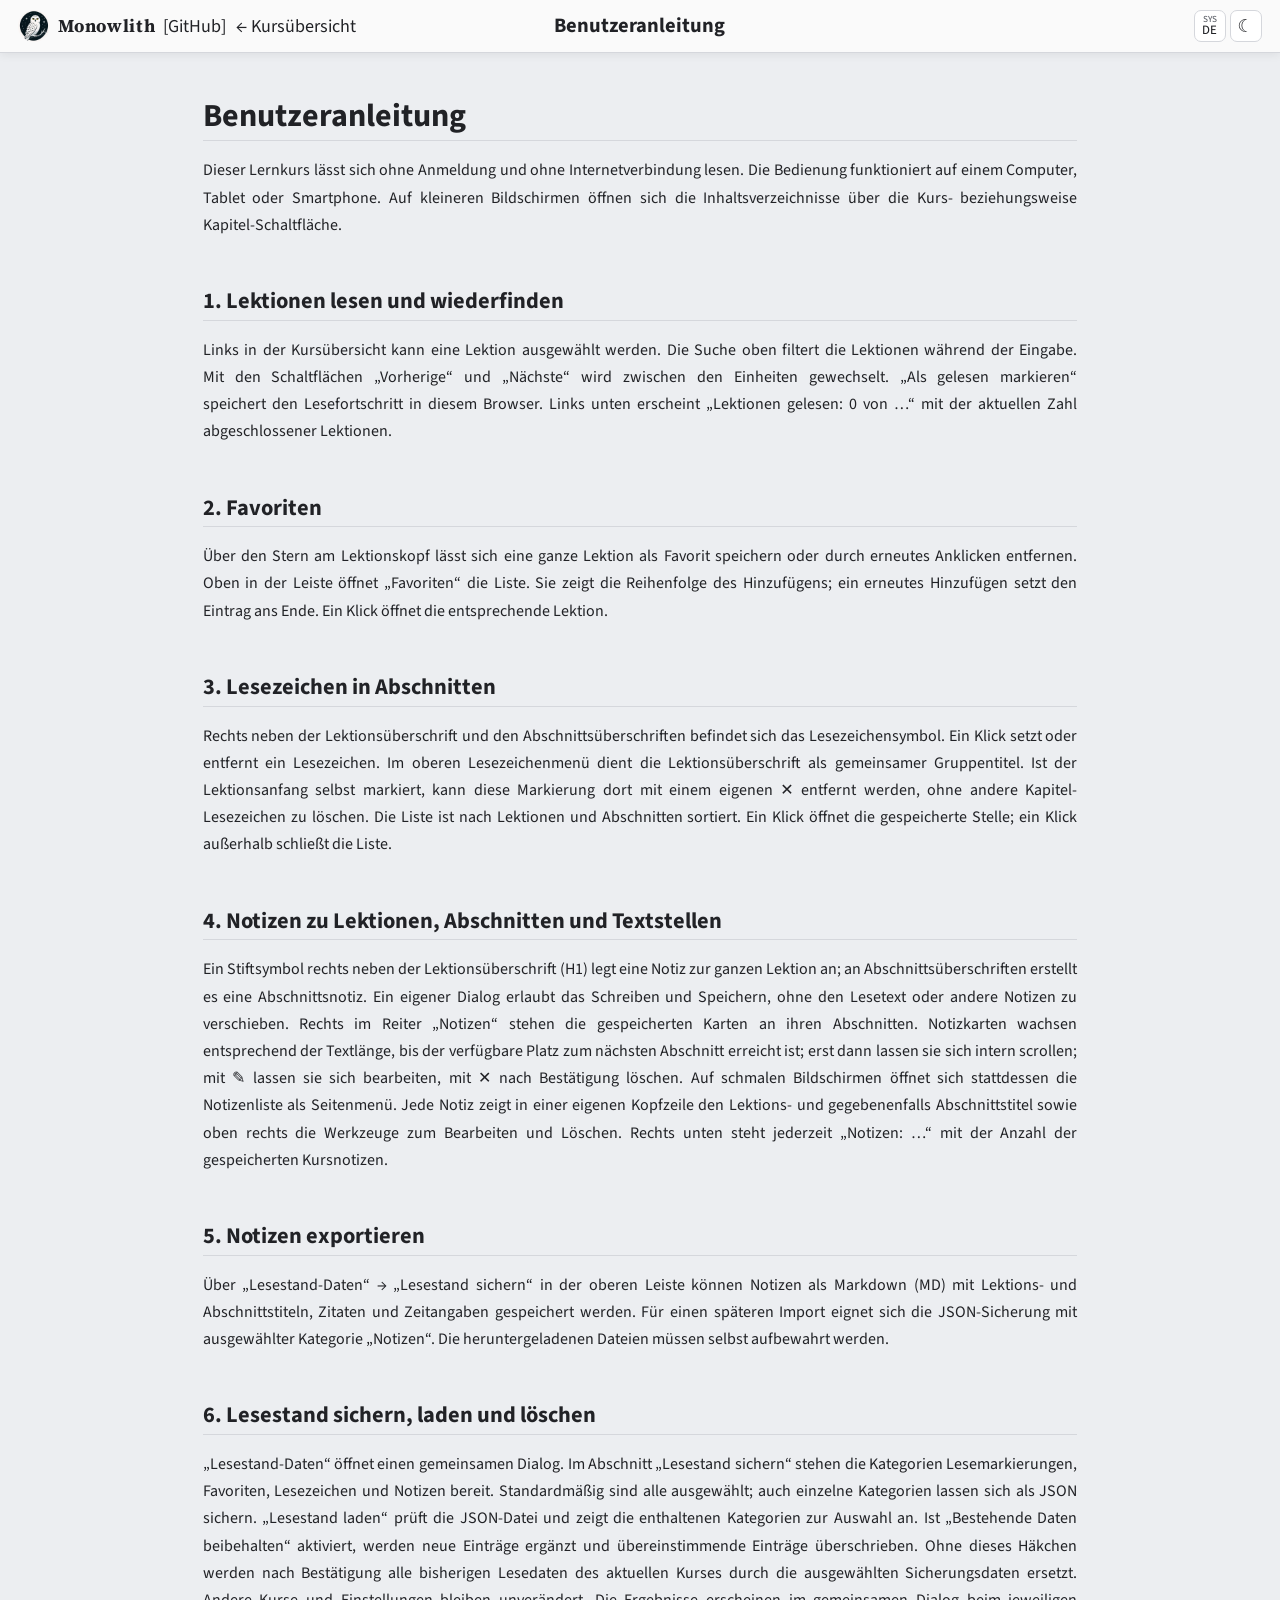
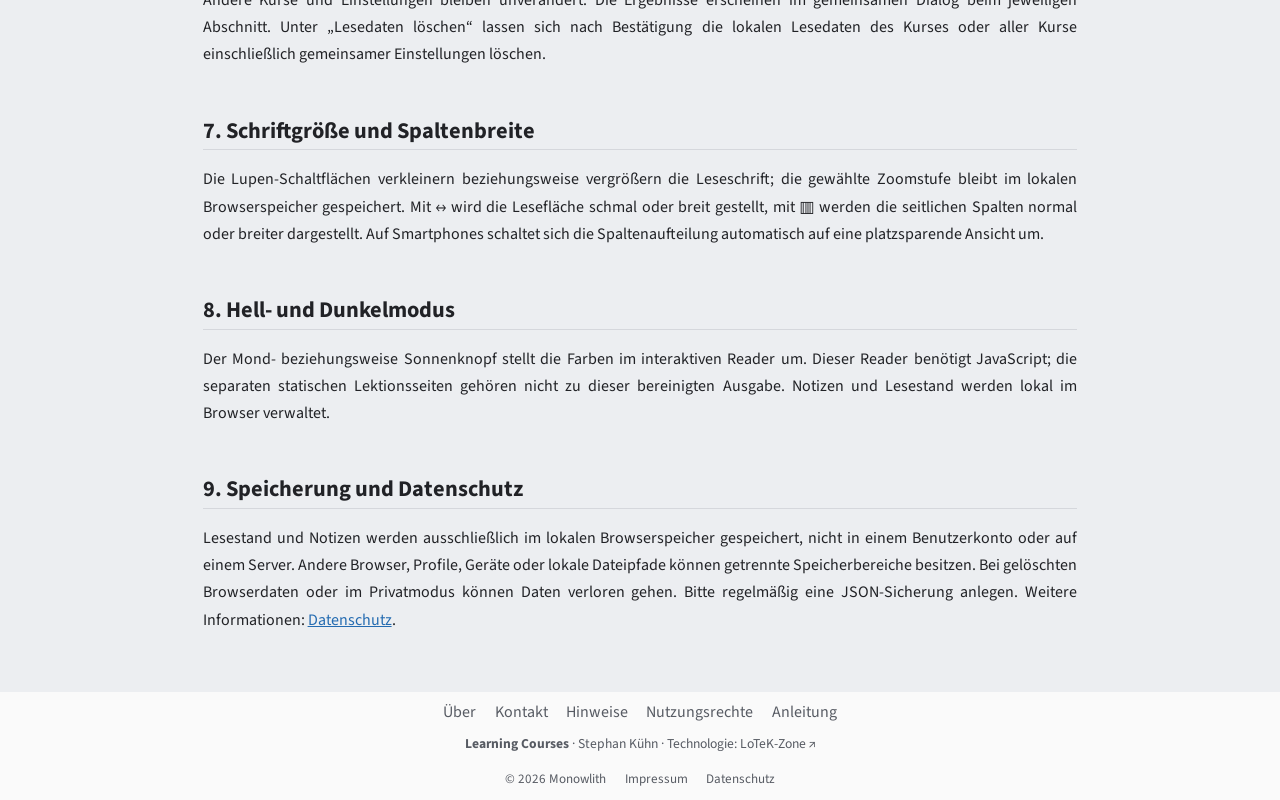
==== shared/pages/de/anleitung.html @ b26b8980 "Initial release: Learning Courses platform" ====
<!doctype html><html lang="de"><head><meta charset="utf-8"><meta name="viewport" content="width=device-width,initial-scale=1"><meta name="color-scheme" content="light dark"><title>Anleitung – Learning Courses</title><link rel="stylesheet" href="../../assets/css/app.css"><link rel="stylesheet" href="../../assets/css/embedded-fonts.css"><script src="../../assets/js/theme.js"></script></head><body><div id="lc-header-mount"></div><main id="main" class="lc-page reader"><h1>Benutzeranleitung</h1>
<p>Dieser Lernkurs lässt sich ohne Anmeldung und ohne Internetverbindung lesen. Die Bedienung funktioniert auf einem Computer, Tablet oder Smartphone. Auf kleineren Bildschirmen öffnen sich die Inhaltsverzeichnisse über die Kurs- beziehungsweise Kapitel-Schaltfläche.</p>
<h2>1. Lektionen lesen und wiederfinden</h2>
<p>Links in der Kursübersicht kann eine Lektion ausgewählt werden. Die Suche oben filtert die Lektionen während der Eingabe. Mit den Schaltflächen „Vorherige“ und „Nächste“ wird zwischen den Einheiten gewechselt. „Als gelesen markieren“ speichert den Lesefortschritt in diesem Browser. Links unten erscheint „Lektionen gelesen: 0 von …“ mit der aktuellen Zahl abgeschlossener Lektionen.</p>
<h2>2. Favoriten</h2>
<p>Über den Stern am Lektionskopf lässt sich eine ganze Lektion als Favorit speichern oder durch erneutes Anklicken entfernen. Oben in der Leiste öffnet „Favoriten“ die Liste. Sie zeigt die Reihenfolge des Hinzufügens; ein erneutes Hinzufügen setzt den Eintrag ans Ende. Ein Klick öffnet die entsprechende Lektion.</p>
<h2>3. Lesezeichen in Abschnitten</h2>
<p>Rechts neben der Lektionsüberschrift und den Abschnittsüberschriften befindet sich das Lesezeichensymbol. Ein Klick setzt oder entfernt ein Lesezeichen. Im oberen Lesezeichenmenü dient die Lektionsüberschrift als gemeinsamer Gruppentitel. Ist der Lektionsanfang selbst markiert, kann diese Markierung dort mit einem eigenen ✕ entfernt werden, ohne andere Kapitel-Lesezeichen zu löschen. Die Liste ist nach Lektionen und Abschnitten sortiert. Ein Klick öffnet die gespeicherte Stelle; ein Klick außerhalb schließt die Liste.</p>
<h2>4. Notizen zu Lektionen, Abschnitten und Textstellen</h2>
<p>Ein Stiftsymbol rechts neben der Lektionsüberschrift (H1) legt eine Notiz zur ganzen Lektion an; an Abschnittsüberschriften erstellt es eine Abschnittsnotiz. Ein eigener Dialog erlaubt das Schreiben und Speichern, ohne den Lesetext oder andere Notizen zu verschieben. Rechts im Reiter „Notizen“ stehen die gespeicherten Karten an ihren Abschnitten. Notizkarten wachsen entsprechend der Textlänge, bis der verfügbare Platz zum nächsten Abschnitt erreicht ist; erst dann lassen sie sich intern scrollen; mit ✎ lassen sie sich bearbeiten, mit ✕ nach Bestätigung löschen. Auf schmalen Bildschirmen öffnet sich stattdessen die Notizenliste als Seitenmenü. Jede Notiz zeigt in einer eigenen Kopfzeile den Lektions- und gegebenenfalls Abschnittstitel sowie oben rechts die Werkzeuge zum Bearbeiten und Löschen. Rechts unten steht jederzeit „Notizen: …“ mit der Anzahl der gespeicherten Kursnotizen.</p>
<h2>5. Notizen exportieren</h2>
<p>Über „Lesestand-Daten“ → „Lesestand sichern“ in der oberen Leiste können Notizen als Markdown (MD) mit Lektions- und Abschnittstiteln, Zitaten und Zeitangaben gespeichert werden. Für einen späteren Import eignet sich die JSON-Sicherung mit ausgewählter Kategorie „Notizen“. Die heruntergeladenen Dateien müssen selbst aufbewahrt werden.</p>
<h2>6. Lesestand sichern, laden und löschen</h2>
<p>„Lesestand-Daten“ öffnet einen gemeinsamen Dialog. Im Abschnitt „Lesestand sichern“ stehen die Kategorien Lesemarkierungen, Favoriten, Lesezeichen und Notizen bereit. Standardmäßig sind alle ausgewählt; auch einzelne Kategorien lassen sich als JSON sichern. „Lesestand laden“ prüft die JSON-Datei und zeigt die enthaltenen Kategorien zur Auswahl an. Ist „Bestehende Daten beibehalten“ aktiviert, werden neue Einträge ergänzt und übereinstimmende Einträge überschrieben. Ohne dieses Häkchen werden nach Bestätigung alle bisherigen Lesedaten des aktuellen Kurses durch die ausgewählten Sicherungsdaten ersetzt. Andere Kurse und Einstellungen bleiben unverändert. Die Ergebnisse erscheinen im gemeinsamen Dialog beim jeweiligen Abschnitt. Unter „Lesedaten löschen“ lassen sich nach Bestätigung die lokalen Lesedaten des Kurses oder aller Kurse einschließlich gemeinsamer Einstellungen löschen.</p>
<h2>7. Schriftgröße und Spaltenbreite</h2>
<p>Die Lupen-Schaltflächen verkleinern beziehungsweise vergrößern die Leseschrift; die gewählte Zoomstufe bleibt im lokalen Browserspeicher gespeichert. Mit ↔ wird die Lesefläche schmal oder breit gestellt, mit ▥ werden die seitlichen Spalten normal oder breiter dargestellt. Auf Smartphones schaltet sich die Spaltenaufteilung automatisch auf eine platzsparende Ansicht um.</p>
<h2>8. Hell- und Dunkelmodus</h2>
<p>Der Mond- beziehungsweise Sonnenknopf stellt die Farben im interaktiven Reader um. Dieser Reader benötigt JavaScript; die separaten statischen Lektionsseiten gehören nicht zu dieser bereinigten Ausgabe. Notizen und Lesestand werden lokal im Browser verwaltet.</p>
<h2>9. Speicherung und Datenschutz</h2>
<p>Lesestand und Notizen werden ausschließlich im lokalen Browserspeicher gespeichert, nicht in einem Benutzerkonto oder auf einem Server. Andere Browser, Profile, Geräte oder lokale Dateipfade können getrennte Speicherbereiche besitzen. Bei gelöschten Browserdaten oder im Privatmodus können Daten verloren gehen. Bitte regelmäßig eine JSON-Sicherung anlegen. Weitere Informationen: <a href="datenschutz.html">Datenschutz</a>.</p></main><footer class="site-footer" role="contentinfo"><div class="lc-global-footer" aria-label="Projektseiten"><div class="lc-footer-project"><nav aria-label="Projektseiten"><a href="ueber-das-projekt.html">Über</a><a href="kontakt.html">Kontakt</a><a href="hinweise.html">Hinweise</a><a href="nutzungsrechte.html">Nutzungsrechte</a><a href="anleitung.html">Anleitung</a></nav><p class="lc-footer-credits"><strong>Learning Courses</strong> · Stephan Kühn · Technologie: <a href="https://github.com/LoTeK-Zone">LoTeK-Zone<span class="lc-external-arrow" aria-hidden="true">&#8239;↗</span><span class="sr-only lc-external-hint"> (externer Link)</span></a></p></div><div class="lc-footer-legal"><nav aria-label="Rechtliche Informationen"><span>© 2026 Monowlith</span><a href="impressum.html">Impressum</a><a href="datenschutz.html">Datenschutz</a></nav></div></div></footer><script src="../../assets/js/reader-shell.js"></script><script>document.getElementById("lc-header-mount").outerHTML=LC_HEADER({mode:"info",locale:"de",base:"../../../",title:document.querySelector("main h1").textContent});</script><script src="../../assets/js/site-pages.js"></script></body></html>
---- shared/assets/css/app.css ----
/* Monowlith Learning Courses · UI stylesheet v0.1.80.
   ONE authoritative layout source. No stylesheet append-patches or inline HTML styles.
   Values edited by the reader settings panel are declared exactly once below. */
:root {
 font-size:100%;
 color-scheme:light;
 --bg:#eceef1;--card:#fff;--fg:#212226;--muted:#575b63;--border:#d5d7dc;
 --accent:#246bb1;--panel:#f4f5f7;--bar:#fafafa;--code:#f1f2f5;
 --shadow:0 0.3125rem 1.25rem #00000012;--overlay-bg:#101012a8;
 --header-h:7.25rem;--read-font:1rem;
 --lc-header-action-font:.9rem;--lc-search-font:.96rem;
 --lc-note-title:.92rem;--lc-note-section-size:.9rem;--lc-note-text:.86rem;--lc-note-dialog-title:1.15rem;--lc-note-dialog-location:.95rem;--lc-note-dialog-label:.9rem;--lc-note-dialog-input:1rem;--lc-note-leading:1.45;--lc-note-padding-top:.2rem;--lc-note-padding-right:.4rem;--lc-note-padding-bottom:.4rem;--lc-note-padding-left:.4rem;
 --lc-bookmarks-width:25rem;--lc-bookmarks-font:.88rem;--lc-favorites-font:.88rem;--lc-dropdown-close-size:1.35rem;
 --lc-favorites-item-gap:.10rem;--lc-bookmarks-item-gap:.10rem;--lc-bookmarks-group-gap:.35rem;--lc-dropdown-row-padding-y:.12rem;
 --lc-note-button-size:1.25rem;--lc-note-button-top:.2rem;--lc-note-button-right:.2rem;
 --lc-left-normal:20rem;--lc-left-wide:25rem;--lc-right-normal:20rem;--lc-right-wide:25rem;
 --lc-paper-normal:60rem;--lc-paper-wide:100rem;--lc-paper-padding:clamp(1rem,3.4vw,2.6rem);
 --lc-nav-hover:#e7e9ed;--lc-jump-edge:.25rem;
 --lc-sidebar-font:0.92rem;--lc-panel-head-height:2.75rem;--lc-nav-item-leading:1.3;--lc-nav-item-gap:.2rem;--lc-nav-group-gap:.3rem;--lc-nav-parent-child-gap:.3rem;
 --lc-h1-size:2rem;--lc-h1-below:1rem;--lc-h2-size:1.4rem;
 --lc-h2-above:3rem;--lc-h2-border:0.0625rem;--lc-h2-underline:#d5d7dc;--lc-h2-padding:.3rem;
 --lc-h3-size:1.2rem;--lc-h3-above:2.016rem;--lc-h4-size:1.1rem;
 --lc-p-spacing:1rem;--lc-reader-leading:1.7;--lc-table-font:0.92rem;
 --lc-table-first-min:8rem;--lc-figcaption-top:.18rem;
 --lc-nav-marker-gap:.2rem;--lc-nav-marker-left:.7rem;
 --lc-nav-padding-top:.2rem;--lc-nav-padding-bottom:.2rem;
 --lc-nav-panel-left:.65rem;--lc-nav-panel-right:.65rem;--lc-nav-panel-top:.4rem;--lc-nav-panel-bottom:1rem;
 --lc-nav-group-padding-top:.2rem;--lc-nav-group-padding-bottom:.2rem;--lc-toc-main-left:0rem;--lc-toc-head-bottom:.3rem;--lc-toc-head-gap:.3rem;
 --lc-bullet-left:0rem;--lc-bullet-right:0rem;--lc-number-left:0rem;--lc-number-right:0rem;
 --lc-list-above:1rem;--lc-list-below:1rem;--lc-mono-size:.88rem;--lc-mono-padding:.85rem;
 --lc-list-marker-gap:.3rem;--lc-list-number-gap:.2rem;--lc-mono-leading:1.4;--lc-list-leading:1.5;--lc-list-gap:.25rem;
 --lc-h1-number-gap:.75rem;--lc-h2-number-gap:.35rem;--lc-h3-number-gap:.35rem;--lc-h4-number-gap:.35rem;
 --lc-h1-above:0rem;--lc-h1-padding:.3rem;--lc-h1-border:.0625rem;--lc-h1-underline:#d5d7dc;
 --lc-h2-below:.65rem;--lc-h3-below:.55rem;--lc-h4-above:1.35rem;--lc-h4-below:.4rem;
 --lc-h3-padding:.3rem;--lc-h3-border:.0625rem;--lc-h3-underline:#d5d7dc;
 --lc-h4-padding:.3rem;--lc-h4-border:.0625rem;--lc-h4-underline:#d5d7dc;
 --lc-tablet-font-scale:.9;
 --lc-h1-tablet-size:1.7rem;--lc-h2-tablet-size:1.26rem;--lc-h3-tablet-size:1.08rem;--lc-h4-tablet-size:1rem;
 --lc-h1-phone-size:1.45rem;--lc-h2-phone-size:1.2rem;--lc-h3-phone-size:1.08rem;--lc-h4-phone-size:1rem;
 --font-sans:'Source Sans 3',system-ui,'Segoe UI',Arial,sans-serif;
 --font-serif:'Source Serif 4',Cambria,'Times New Roman','Liberation Serif',serif;
 --font-mono:'JetBrains Mono',Consolas,monospace;
}
:root[data-theme="dark"] {
 color-scheme:dark;--bg:#202020;--card:#2b2b2b;--fg:#e6e6e6;--muted:#bdbdbd;
 --border:#454545;--accent:#8cbfff;--panel:#272727;--bar:#303030;
 --code:#363636;--lc-nav-hover:#363636;--shadow:0 0.375rem 1.375rem #0005;--overlay-bg:#000b;
}
/* Global native elements: headings and reading lists have one typographic owner. */
*,*::before,*::after {box-sizing:border-box}
html {scroll-behavior:smooth;scroll-padding-top:calc(var(--header-h) + 0.75rem)}
body {margin:0;background:var(--bg);color:var(--fg);font-size:1rem;line-height:1.55;font-family:var(--font-sans);font-style:normal}
button,input,select,textarea {font-weight:400;font-size:1rem;line-height:1.55;font-family:var(--font-sans);color:var(--fg)}
button {cursor:pointer;border:0.0625rem solid var(--border);background:var(--card);border-radius:0.4375rem;padding:.36rem .62rem}
button:hover {background:var(--code)}
button:disabled {opacity:.55;cursor:not-allowed}
a {color:var(--accent)}
:where(a,button,input,select,textarea,summary):focus-visible {outline:0.1875rem solid var(--accent);outline-offset:0.125rem}
[hidden][hidden] {display:none}
h1,h2,h3,h4 {line-height:1.25;text-wrap:wrap}
h1 {font-size:var(--lc-h1-size);margin:var(--lc-h1-above) 0 var(--lc-h1-below);padding-bottom:var(--lc-h1-padding);border-bottom:var(--lc-h1-border) solid var(--lc-h1-underline)}
h2 {font-size:var(--lc-h2-size);margin:var(--lc-h2-above) 0 var(--lc-h2-below);padding-bottom:var(--lc-h2-padding);border-bottom:var(--lc-h2-border) solid var(--lc-h2-underline)}
h3 {font-size:var(--lc-h3-size);margin:var(--lc-h3-above) 0 var(--lc-h3-below);padding-bottom:var(--lc-h3-padding);border-bottom:var(--lc-h3-border) solid var(--lc-h3-underline)}
h4 {font-size:var(--lc-h4-size);margin:var(--lc-h4-above) 0 var(--lc-h4-below);padding-bottom:var(--lc-h4-padding);border-bottom:var(--lc-h4-border) solid var(--lc-h4-underline)}
p {margin:var(--lc-p-spacing) 0}
img,svg {max-width:100%;height:auto}
code,pre {font-family:var(--font-mono);font-variant-ligatures:none}
pre {font-size:var(--lc-mono-size);overflow:auto;white-space:pre;overflow-wrap:normal;word-break:normal;line-height:var(--lc-mono-leading);padding:var(--lc-mono-padding);border-radius:0.5rem;background:var(--code)}
code {overflow-wrap:anywhere;background:var(--code);padding:0.12rem 0.2rem;border-radius:0.25rem}
pre code {font-size:var(--lc-mono-size);background:none;padding:0;white-space:pre;overflow-wrap:normal;word-break:normal;line-height:var(--lc-mono-leading)}
blockquote {margin-inline:0;padding:.2rem 1rem;border-left:0.1875rem solid var(--border);color:var(--muted)}
table {font-size:var(--lc-table-font);border-collapse:collapse;max-width:100%}
th,td {border:0.0625rem solid var(--border);padding:.45rem .6rem;text-align:start}
th {background:var(--code)}
figure {margin:1.05rem 0 1.3rem}figure img {display:block;max-width:100%}
figcaption {margin-top:var(--lc-figcaption-top);font-size:0.85rem;line-height:1.34;color:var(--muted)}
math {font-family:'STIX Two Math',math,serif;font-size:1.05rem}
/* Document lists: the ONLY list-item spacing and marker rules for reading content. */
/* Native fallback; enhanced lists use actual marker widths, not a fixed reserve. */
:is(.reader,.portal-tile-info) ul,:is(.reader,.portal-tile-info) ol {margin:var(--lc-list-above) 0 var(--lc-list-below);padding:0;list-style-position:inside}
:is(.reader,.portal-tile-info) ul {padding-inline:var(--lc-bullet-left) var(--lc-bullet-right)}
:is(.reader,.portal-tile-info) ol {padding-inline:var(--lc-number-left) var(--lc-number-right)}
:is(.reader,.portal-tile-info) li {margin:var(--lc-list-gap) 0;line-height:var(--lc-list-leading);text-indent:0;text-align:justify}
:is(.reader,.portal-tile-info) li p {margin:0;line-height:var(--lc-list-leading);text-align:justify}
:is(.reader,.portal-tile-info) .lc-content-list {display:grid;grid-template-columns:max-content minmax(0,1fr);row-gap:var(--lc-list-gap);list-style:none}
:is(.reader,.portal-tile-info) ul.lc-content-list {column-gap:var(--lc-list-marker-gap)}
:is(.reader,.portal-tile-info) ol.lc-content-list {column-gap:var(--lc-list-number-gap)}
:is(.reader,.portal-tile-info) .lc-content-list > li {display:grid;grid-template-columns:subgrid;grid-column:1/-1;align-items:start;margin:0;padding:0}
:is(.reader,.portal-tile-info) .lc-content-list > li > .lc-item-marker {grid-column:1;white-space:nowrap;text-align:end;line-height:var(--lc-list-leading)}
:is(.reader,.portal-tile-info) ul.lc-content-list > li > .lc-item-marker {text-align:start}
:is(.reader,.portal-tile-info) .lc-content-list > li > .lc-item-content {grid-column:2;min-width:0;overflow-wrap:anywhere}
:is(.reader,.portal-tile-info) li :is(ul,ol) {margin-block:.45rem}
/* Structural lesson-navigation lists are buttons/links, not numbered educational lists. */
.reader .lesson-contents-list,.reader .formula-jumps ul {margin:.4rem 0;padding:0;list-style:none}
.reader .lesson-contents-list li,.reader .formula-jumps li {padding:0;line-height:1.45;margin:.32rem 0;text-align:start}
.reader .lesson-contents-list li::before,.reader .formula-jumps li::before {content:none}
.reader col.lc-col-third {width:33%}
.reader col.lc-col-quarter {width:25%}
.text-right {text-align:right}.text-center {text-align:center}
.skip-link {position:fixed;top:0;left:-625rem;z-index:200;padding:.5rem;background:var(--card)}
.skip-link:focus {left:.5rem}
.sr-only {position:absolute;width:0.0625rem;height:0.0625rem;overflow:hidden;clip-path:inset(50%);white-space:nowrap}
.hidden.hidden {display:none}
/* Shared headers: same identity, no duplicate styles for home, reader, and legal pages. */
.site-header {position:sticky;top:0;z-index:20;width:100%;background:var(--bar);border-bottom:0.0625rem solid var(--border);box-shadow:0 0.125rem 0.5625rem #0001}
.header-first {min-height:3.25rem;display:grid;grid-template-columns:minmax(0,1fr) auto minmax(0,1fr);align-items:center;gap:.6rem;padding:.25rem 1.15rem}
.lc-reader-brand-group,.lc-info-header-left,.lc-header-actions,.lc-reader-brand-group,.header-tools {display:flex;align-items:center;gap:.65rem;min-width:0}
.lc-reader-brand-group {grid-column:1;grid-row:1;align-items:center}
.lc-info-header-left {align-items:center}
.lc-brand {display:inline-flex;align-items:center;gap:.45rem;color:var(--fg);font-weight:400;font-size:1.13rem;line-height:1.25;font-family:var(--font-serif);letter-spacing:0.04rem;text-decoration:none;white-space:nowrap}
.lc-brand:visited,.lc-brand:hover {color:var(--fg);text-decoration:none}
.lc-brand-image {display:block;width:2rem;height:2rem;object-fit:contain;border-radius:50%}
.lc-brand-symbol {display:inline-flex;align-self:center;align-items:center;justify-content:center}
.lc-brand-label {display:inline-flex;align-items:center;white-space:nowrap}
.lc-reader-wordmark {font-family:'Source Serif 4',Cambria,'Times New Roman','Liberation Serif',serif;font-size:1.13rem;font-weight:700;line-height:1.25}
.lc-github-tag {font-family:var(--font-sans);font-size:1.13rem;font-weight:400;line-height:1.25;letter-spacing:0;margin-inline-start:.45rem}
.home-link,.lc-info-back,.lc-start-link {text-decoration:none;color:var(--fg);white-space:nowrap;font-size:1.13rem;line-height:1.25}
.home-link:hover,.lc-info-back:hover,.lc-start-link:hover {text-decoration:underline}
.course-title {grid-column:2;text-align:center;font-size:1.28rem;line-height:1.15;font-weight:700}
.header-secondary {display:grid;grid-template-columns:minmax(0,1fr) auto minmax(0,1fr);gap:.55rem;align-items:center;min-height:3.25rem;padding:.35rem 1.15rem;border-top:0.0625rem solid var(--border)}
.search {display:block;width:min(100%,17.5rem);min-width:0;padding:.1rem .4rem;border:0.0625rem solid var(--border);border-radius:0.25rem;background:var(--card);font-size:var(--lc-search-font);line-height:1.3}
.search:focus {border-color:var(--accent);outline:0.0625rem solid var(--accent);outline-offset:0}
.header-progress {grid-column:2;display:flex;align-items:center;justify-content:center;gap:.35rem;flex-wrap:wrap}
.header-progress button {padding:.3rem .5rem;font-size:var(--lc-header-action-font)}
.header-tools {grid-column:3;justify-content:flex-end;gap:.25rem}
.icon-tool {display:inline-flex;align-items:center;justify-content:center;min-width:2rem;height:2rem;padding:.15rem .35rem;white-space:nowrap}
#lc-language-switch,#lc-document-language-switch {font-size:.8rem;font-weight:450}
.lc-language-pair {display:flex;gap:.25rem;align-items:center}
.lc-labeled-language {flex-direction:column;gap:0;line-height:1;padding:.1rem .3rem}
.lc-labeled-language::before {content:attr(data-language-kind);font-size:.58rem;color:var(--muted);line-height:1.05}
#theme {font-size:1.13rem}
.lc-simple-header {min-height:3.75rem;display:flex;align-items:center;justify-content:space-between;gap:1rem;padding:.5rem 1.2rem}
.lc-info-header {flex-wrap:wrap}.lc-info-header-left {flex-wrap:wrap;gap:1rem}
.mobile-nav,.toc-trigger,.sidebar-overlay-head,.overlay-search-wrap,.toc-close,.overlay-backdrop {display:none}
/* Three columns. Narrow-column dimensions have exactly ONE source each. */
.shell {display:grid;grid-template-columns:minmax(0,var(--left-width,var(--lc-left-normal))) minmax(0,1fr) minmax(0,var(--right-width,var(--lc-right-normal)));min-height:calc(100dvh - var(--header-h));width:100%}
body.panels-wide {--left-width:var(--lc-left-wide);--right-width:var(--lc-right-wide)}
body.reader-wide {--paper-width:var(--lc-paper-wide)}
.sidebar,.toc {position:sticky;top:var(--header-h);height:calc(100dvh - var(--header-h));max-height:calc(100dvh - var(--header-h));overflow:auto;display:flex;flex-direction:column;background:var(--panel);font-size:var(--lc-sidebar-font)}
.sidebar {border-right:0.0625rem solid var(--border)}.toc {border-left:0.0625rem solid var(--border)}
.sidebar-top,.right-tabs {flex:none;display:flex;align-items:center;gap:.4rem;height:var(--lc-panel-head-height);padding:0 .85rem;background:var(--panel);border-bottom:0.0625rem solid var(--border)}
.panel-body {display:flex;flex-direction:column;flex:1;min-height:0;overflow:auto}
.sidebar-heading {font-size:var(--lc-sidebar-font);font-weight:700}
.groups,.toc-section,.lc-preview-nav {padding:var(--lc-nav-panel-top) var(--lc-nav-panel-right) var(--lc-nav-panel-bottom) var(--lc-nav-panel-left)}
.groups {flex:1;min-height:0;overflow:auto}
.groups > details + details,.lc-preview-nav > details + details {margin-top:var(--lc-nav-group-gap)}
:is(.groups,.lc-preview-nav) summary {cursor:pointer;color:var(--muted);font-weight:700;padding:var(--lc-nav-group-padding-top) 0 var(--lc-nav-group-padding-bottom);line-height:var(--lc-nav-item-leading)}
/* Shared navigation row metrics; left buttons and right links remain semantically distinct. */
.nav-item {display:flex;align-items:flex-start;gap:var(--lc-nav-marker-gap);width:100%;text-align:start;margin:0;padding:var(--lc-nav-padding-top) 0 var(--lc-nav-padding-bottom) var(--lc-nav-marker-left);border:0;background:transparent;border-radius:0.3125rem;font-size:var(--lc-sidebar-font);line-height:var(--lc-nav-item-leading)}
.groups summary + .nav-item,.lc-preview-nav summary + .nav-item {margin-top:var(--lc-nav-parent-child-gap)}
.groups .nav-item + .nav-item,.lc-preview-nav .nav-item + .nav-item {margin-top:var(--lc-nav-item-gap)}
.nav-item:hover {background:var(--lc-nav-hover)}
.nav-item.active {background:var(--code)}
.nav-item.active:hover {background:var(--lc-nav-hover)}
.nav-item.active {color:var(--accent);font-weight:700}
.tick {flex:0 0 auto;min-width:.65rem;line-height:var(--lc-nav-item-leading);text-align:start;color:inherit}
.sidebar-status,.notes-status {flex:none;padding:.55rem .85rem;color:var(--muted);font-size:var(--lc-sidebar-font);border-top:0.0625rem solid var(--border)}
.main {width:100%;min-width:0;padding:clamp(.8rem,2vw,1.65rem)}
.paper {min-width:0;max-width:var(--paper-width,var(--lc-paper-normal));margin:0 auto;padding:var(--lc-paper-padding);border:0.0625rem solid var(--border);border-radius:0.6875rem;background:var(--card);box-shadow:var(--shadow)}
.paper::after {content:"";display:block;height:max(0rem,calc(2.4rem - var(--lc-paper-padding)))}
.reader {font-size:var(--read-font);line-height:var(--lc-reader-leading);font-style:normal;overflow-wrap:anywhere}
.reader h2,.reader h3,.reader h4 {scroll-margin-top:calc(var(--header-h) + 0.875rem)}
.reader p {text-align:justify;hyphens:none;text-wrap:pretty}
.reader .contact-lines {text-align:start;text-wrap:wrap}
.reader :is(pre,code,table,figcaption,.lesson-meta p,.notes-hint) {text-align:start}
.reader img.kursgrafik {display:block;width:min(100%,56.25rem);margin:1rem auto .3rem;border:0.0625rem solid var(--border);border-radius:0.4375rem;background:#fff}
.reader .semantic-math,.reader .table-scroll {max-width:100%;overflow-x:auto}
.reader math[display="block"] {display:block;width:100%;min-width:0;margin:.5rem auto;text-align:center}
.reader table {display:block;max-width:100%;overflow:auto}
.reader table.lc-lesson-table :is(th,td):first-child {min-width:var(--lc-table-first-min);white-space:nowrap}
.reader .section-number {color:var(--muted);font-family:var(--font-sans);font-weight:700;line-height:1.25;letter-spacing:normal;display:inline-block;text-align:start;flex:none}
.reader h1 .lesson-number {font-size:var(--lc-h1-size);color:var(--muted);margin-inline-end:var(--lc-h1-number-gap)}
.reader h2 .section-number {font-size:var(--lc-h2-size);margin-inline-end:var(--lc-h2-number-gap)}
.reader h3 .section-number {font-size:var(--lc-h3-size);margin-inline-end:var(--lc-h3-number-gap)}
.reader h4 .section-number {font-size:var(--lc-h4-size);margin-inline-end:var(--lc-h4-number-gap)}
.reader .section-number[aria-hidden="true"] {display:none}
.reader .section-head {display:flex;align-items:baseline;gap:.5rem}
.section-title-inner {flex:1;min-width:0;text-wrap:wrap}
.section-tools {display:inline-flex;align-self:center;flex:none;gap:.3rem;margin-left:auto}
.section-tools button {display:inline-flex;align-items:center;justify-content:center;width:1.75rem;height:1.75rem;padding:0.1875rem;color:var(--muted)}
.section-tools button[aria-pressed="true"],.section-tools button.has-note {color:var(--accent);border-color:var(--accent)}
.section-tools svg {width:0.9375rem;height:0.9375rem;stroke:currentColor;fill:none;stroke-width:1.8}
.reader-layout {position:relative;min-width:0}.annotation-rail,.inline-annotations {display:none}
.reader-utility,.lesson-actions,.reader-lesson-nav {display:flex;align-items:center;gap:.6rem;flex-wrap:wrap}
.reader-utility {justify-content:space-between;margin-bottom:.65rem}
.breadcrumb {font-size:.83rem;color:var(--muted)}
.progress-feedback {max-width:65.625rem;margin:0 auto .6rem;color:var(--muted);font-size:.82rem}
.progress-feedback:empty {display:none}
.reader-lesson-nav {position:relative;z-index:3;justify-content:center;padding:.45rem 1rem .15rem;background:var(--bar)}
#favorite-toggle[aria-pressed="true"] {color:var(--accent);border-color:var(--accent)}
/* Lesson metadata and in-document contents. */
.lesson-meta {padding:.75rem 1rem;margin:1rem 0;border-radius:0.5rem;background:var(--panel)}
.lesson-meta p {margin:.28rem 0;font-size:1em}
.lesson-note,.quellen-stand,.notes-hint {font-size:0.82rem;color:var(--muted)}
.anker-alias {display:none}
.lesson-contents {border:0.0625rem solid var(--border);border-radius:0.5rem;padding:.5rem .75rem;margin:1rem 0}
.lesson-contents summary {font-weight:650;cursor:pointer}
.lesson-contents-list li {margin:.33rem 0}
.lesson-contents-list .toc-h3 {padding-left:1rem}
.lesson-contents-list .toc-h4 {padding-left:2rem}
.lesson-contents-list a {text-decoration:none}
.formula-box {display:flex;justify-content:center;align-items:center;max-width:100%;min-width:0;overflow-x:auto;margin:1rem 0;padding:.75rem 1rem;background:var(--code);border:0;border-radius:0.5rem;text-align:center}
.reader .formula-box math[display="block"] {width:auto;min-width:0;max-width:100%;margin:0 auto;text-align:center}
.formula-jumps ul {display:flex;flex-wrap:wrap;gap:.5rem}
.formula-jumps a {display:inline-block;border:0.0625rem solid var(--border);border-radius:0.375rem;padding:.2rem .45rem}
/* TOC and notes. */
.toc-head {flex:none;display:flex;align-items:center;gap:.4rem;padding:var(--lc-nav-group-padding-top) 0 var(--lc-toc-head-bottom);margin-bottom:var(--lc-toc-head-gap);line-height:var(--lc-nav-item-leading);background:var(--panel);border-bottom:0.0625rem solid var(--border)}
.right-tabs button {padding:.16rem .62rem}
.right-tabs button[aria-selected="true"] {color:var(--accent);border-color:var(--accent)}
.toc-section {overflow:auto;flex:1;min-height:0}
.toc-section a {display:flex;align-items:flex-start;gap:var(--lc-nav-marker-gap);margin:0;padding:var(--lc-nav-padding-top) 0 var(--lc-nav-padding-bottom) var(--lc-toc-main-left);font-size:var(--lc-sidebar-font);line-height:var(--lc-nav-item-leading);text-decoration:none;overflow-wrap:anywhere}
.toc-section a:hover {text-decoration:underline}
.toc-section a.subheading {padding-left:var(--lc-nav-marker-left)}
.toc-section a:not(.subheading) {padding-block:var(--lc-nav-group-padding-top) var(--lc-nav-group-padding-bottom)}
.toc-section a + a {margin-top:var(--lc-nav-item-gap)}
.toc-section a + a:not(.subheading) {margin-top:var(--lc-nav-group-gap)}
.toc-section a[data-nav-level="h2"] + a.subheading,.toc-section a[data-nav-level="h3"] + a[data-nav-level="h4"] {margin-top:var(--lc-nav-parent-child-gap)}
.toc-number {flex:none;white-space:nowrap}
.toc-label {min-width:0;overflow-wrap:anywhere}
.notes-section {position:relative;display:flex;flex-direction:column;flex:1;min-height:0;overflow:hidden}
.note-actions,.notes-export {display:flex;align-items:center;gap:.35rem;flex-wrap:wrap}
.notes-manager {position:relative;z-index:3;background:var(--panel)}
.notes-manager>summary {padding:.6rem .85rem;cursor:pointer;font-weight:700;font-size:.83rem;border-bottom:0.0625rem solid var(--border)}
.notes-manager-body {padding:.5rem .75rem 1rem}
.notes-manager[open] {position:absolute;inset:0;z-index:5;overflow:auto;box-shadow:var(--shadow)}
.notes-track {position:relative;flex:1;min-height:0;overflow:hidden;pointer-events:none}
.note-group {position:absolute;left:.35rem;right:.35rem;overflow:auto;pointer-events:auto;scrollbar-width:thin}
.margin-note {padding:var(--lc-note-padding-top) var(--lc-note-padding-right) var(--lc-note-padding-bottom) var(--lc-note-padding-left);margin-bottom:.3rem;border:0.0625rem solid var(--border);border-left:0.1875rem solid var(--accent);border-radius:0.4375rem;background:var(--panel);font-size:var(--lc-note-text);line-height:var(--lc-note-leading);overflow-wrap:anywhere}
.margin-note p {margin:.3rem 0;white-space:pre-wrap;text-align:start}
.note-tools {display:flex;align-items:flex-start;gap:.3rem}
.note-chapter-title {font-size:var(--lc-note-section-size);overflow-wrap:anywhere}
.note-divider {border:0;border-top:.0625rem solid var(--border);margin:.3rem 0}
.note-section-title {flex:1;min-width:0;font-size:var(--lc-note-title);font-weight:700;overflow-wrap:anywhere}
.note-button-group {display:flex;align-items:center;gap:.2rem;flex:none;margin-top:calc(var(--lc-note-button-top) - var(--lc-note-padding-top));margin-right:calc(var(--lc-note-button-right) - var(--lc-note-padding-right))}
.note-tools .note-action {display:grid;place-items:center;flex:none;width:var(--lc-note-button-size);height:var(--lc-note-button-size);padding:0;line-height:1;border-radius:.25rem}
.note-action .lc-action-icon {width:75%;height:75%}
.note-card {padding:.55rem;border:0.0625rem solid var(--border);border-radius:0.4375rem;margin:.4rem 0}
.note-card p {white-space:pre-wrap;text-align:start}.note-card-actions {display:flex;gap:.4rem}
.note-dialog {width:min(94vw,31.25rem);max-height:85dvh;overflow:auto;padding:0;background:var(--card);color:var(--fg);border:0.0625rem solid var(--border);border-radius:0.625rem;box-shadow:var(--shadow)}
.note-dialog::backdrop {background:var(--overlay-bg)}
.note-dialog form {padding:1rem}
.note-dialog-head,.note-dialog-buttons {display:flex;align-items:center;justify-content:space-between;gap:.6rem}
#note-dialog-title,.lc-note-preview .note-dialog-head strong {font-size:var(--lc-note-dialog-title)}
#note-dialog-location,.lc-note-preview-location {font-size:var(--lc-note-dialog-location)}
.note-dialog label,.lc-note-preview-label {display:block;margin:.6rem 0 .25rem;font-weight:650;font-size:var(--lc-note-dialog-label)}
.note-dialog textarea,.notes-section textarea,.notes-section select {display:block;width:100%;padding:.5rem;background:var(--card);border:0.0625rem solid var(--border);border-radius:0.375rem}
.note-dialog-buttons {justify-content:space-between;flex-wrap:wrap;margin-top:.7rem}
#note-dialog textarea,.lc-note-preview-input {font-size:var(--lc-note-dialog-input);line-height:var(--lc-note-leading)}
.transfer-dialog {width:min(94vw,35rem)}
.transfer-body {padding:1rem;display:grid;gap:.7rem}
.transfer-options {display:grid;gap:.35rem;border:.0625rem solid var(--border);padding:.65rem;border-radius:.375rem}
.transfer-options label,.transfer-keep {display:flex;align-items:center;gap:.5rem;margin:0;font-size:var(--lc-sidebar-font);font-weight:400}
.transfer-options label span:last-child {margin-inline-start:auto;color:var(--muted)}
.transfer-controls {display:flex;flex-wrap:wrap;gap:.5rem;align-items:center}
.transfer-section {display:grid;gap:.5rem;border-top:.0625rem solid var(--border);padding-top:.75rem}
.transfer-section > strong {font-size:1rem}
.transfer-body > .note-dialog-buttons {justify-content:flex-end;margin-top:0}
.transfer-result:empty {display:none}
.transfer-result {min-height:1.4rem;color:var(--muted);overflow-wrap:anywhere}

.transfer-dialog p {margin:0}
.transfer-dialog button {font-size:var(--lc-sidebar-font)}
.lc-note-preview {padding:.6rem;min-width:0}
.lc-note-preview-input {border:.0625rem solid var(--border);padding:.4rem;white-space:pre-wrap}
/* Dropdowns and bookmarks. */
.header-dropdown {position:relative}
.header-dropdown-list {position:absolute;z-index:55;left:50%;top:calc(100% + 0.4375rem);transform:translateX(-50%);width:min(22.5rem,88vw);max-height:65dvh;overflow:auto;padding:.45rem;background:var(--card);border:0.0625rem solid var(--border);border-radius:0.5rem;box-shadow:var(--shadow)}
#bookmarks-menu {width:min(var(--lc-bookmarks-width),88vw);--lc-dropdown-font:var(--lc-bookmarks-font)}
#favorites-menu {--lc-dropdown-font:var(--lc-favorites-font)}
.dropdown-row {display:flex;align-items:center;gap:.3rem;border-bottom:0}
#favorites-menu .dropdown-row + .dropdown-row {margin-top:var(--lc-favorites-item-gap)}
.header-progress .dropdown-entry {flex:1;min-width:0;text-align:start;border:0;background:none;padding:var(--lc-dropdown-row-padding-y) .35rem;font-size:var(--lc-dropdown-font,.82rem);overflow-wrap:anywhere}
 .header-progress .dropdown-remove {display:grid;place-items:center;flex:0 0 var(--lc-dropdown-close-size);width:var(--lc-dropdown-close-size);height:var(--lc-dropdown-close-size);padding:0;line-height:1;border-radius:.3rem}
.lc-action-icon {display:block;flex:none;width:1rem;height:1rem;fill:none;stroke:currentColor;stroke-width:2.5;stroke-linecap:round;stroke-linejoin:round}
.dropdown-remove .lc-action-icon {width:75%;height:75%}
#close-menu {display:inline-flex;align-items:center;gap:.25rem}
:is(#close-right,#note-cancel-x,#transfer-x,.lc-settings-close) {align-items:center;justify-content:center;line-height:1}
:is(#note-cancel-x,#transfer-x,.lc-settings-close) {display:grid;place-items:center;padding:.25rem}
.dropdown-empty,.favorites-empty {padding:.5rem;color:var(--muted);font-size:var(--lc-dropdown-font,.82rem)}
.bookmark-course,.bookmark-chapter {padding:var(--lc-dropdown-row-padding-y) .3rem;color:var(--fg);font-size:var(--lc-dropdown-font,.81rem);font-weight:700}
.bookmark-chapter {color:var(--muted);font-size:var(--lc-dropdown-font,.77rem);font-weight:400;font-style:italic}
.header-progress .dropdown-entry {font-weight:400;border-radius:.3125rem}
.header-dropdown-list :is(.dropdown-row,.bookmark-course-link) {border-radius:.3125rem}
.header-dropdown-list :is(.dropdown-row,.bookmark-course-link):hover {background:var(--lc-nav-hover)}
.header-dropdown-list .dropdown-selected {background:var(--code)}
.header-dropdown-list .dropdown-selected .dropdown-entry {color:var(--accent)}
.header-dropdown-list .dropdown-entry:hover {background:transparent}
.bookmark-course-link {display:flex;align-items:center;gap:.3rem;padding:0}
#bookmarks-menu .bookmark-course-link .dropdown-entry {font-weight:700;color:var(--fg)}
#bookmarks-menu .bookmark-course-link.dropdown-selected .dropdown-entry {color:var(--accent)}
.bookmark-course-context {font-style:italic;color:var(--muted)}
#bookmarks-menu .dropdown-row {border-bottom:0}
#bookmarks-menu :is(.bookmark-item,.bookmark-chapter) {margin-top:var(--lc-bookmarks-item-gap)}
#bookmarks-menu .bookmark-group-divider {border-top:.0625rem solid var(--border);margin-top:calc(var(--lc-bookmarks-group-gap) / 2);padding-top:calc(var(--lc-bookmarks-group-gap) / 2)}
.bookmark-subitem {padding-left:.5rem}
/* Course cards and start page. */
.lc-home {width:100%;max-width:68.75rem;margin:2rem auto 2.8rem;padding:0 1rem}
.lc-home h1 {margin-bottom:.8rem}
.lc-home-course-section {margin:1.7rem 0}
.lc-home-level {padding-bottom:.35rem;border-bottom:0.0625rem solid var(--border)}
.lc-cards {display:grid;grid-template-columns:repeat(2,minmax(0,1fr));gap:1rem}
.lc-course-card {background:var(--card);border:0.0625rem solid var(--border);border-radius:0.625rem;overflow:hidden;box-shadow:var(--shadow)}
.lc-course-card a {color:var(--fg);text-decoration:none}
.lc-course-card:hover {border-color:var(--accent)}
.lc-card-image-link {display:block}
.lc-card-image {display:block;width:100%;height:15.4rem;object-fit:cover;object-position:center}
.lc-card-body {padding:1.95rem 1.15rem;display:flex;flex-direction:column;justify-content:center;gap:.5rem}
.lc-card-body h3 {margin:0}
.lc-card-body p {color:var(--muted);font-size:.88rem;margin:0}
.lc-status {margin-top:1rem;color:var(--muted)}
/* Normal-flow footer: fill unused viewport height on short standalone pages.
   Do not change the reader shell or the approved sticky sidebars. */
body:has(> .site-footer),#lc-root:has(> .lc-home) {display:flex;flex-direction:column;min-height:100vh;min-height:100dvh}
body:has(> .site-footer) > :is(.lc-page,.repo-landing,.portal-main) {width:100%}
/* One shared footer on every published page. */
.site-footer {position:relative;z-index:3;width:100%;margin:0;padding:.3rem 1rem .7rem;background:var(--bar);color:var(--muted);text-align:center}
body > .site-footer,#lc-root:has(> .lc-home) > .site-footer {margin-top:auto;flex-shrink:0}
.lc-global-footer {max-width:71.875rem;margin:auto}
.lc-footer-project {padding:.2rem 0 .4rem}
.lc-footer-project nav {display:flex;align-items:center;justify-content:center;flex-wrap:wrap;gap:.35rem 1.15rem}
.lc-footer-project a {text-decoration:none}
.lc-footer-credits {font-size:.85rem;margin:.5rem 0}
.lc-footer-legal {max-width:var(--lc-paper-normal);margin:0 auto;font-size:.82rem}
.lc-footer-legal nav {display:flex;justify-content:center;align-items:center;flex-wrap:wrap;gap:.35rem 1.15rem}
.lc-global-footer a {color:var(--muted)}
.lc-footer-legal a {text-decoration:none}
.lc-global-footer a:hover {text-decoration:underline}
/* Top of page: a small button, not an overlay bar. */
.bottom-jumpbar {position:fixed;bottom:var(--lc-jump-bottom,.8rem);left:var(--lc-jump-x,50%);transform:translateX(-50%);z-index:19;width:max-content;visibility:hidden;pointer-events:none}
body.has-scrolled .bottom-jumpbar {visibility:visible;pointer-events:auto}
.bottom-jumpbar button {padding:.2rem .5rem;font-size:.8rem}
/* Information pages and the multi-repository portal use exactly the same body/footer. */
.lc-page,.repo-landing {max-width:var(--paper-width,var(--lc-paper-normal));min-height:60dvh;margin:0 auto;padding:var(--lc-paper-padding);border:0.0625rem solid transparent}
.portal-main {max-width:65.625rem;min-height:58dvh;margin:auto;padding:clamp(1.3rem,4vw,3.8rem) 1.4rem}
.portal-eyebrow {font-size:.83rem;color:var(--muted);letter-spacing:0.04rem}
.portal-banner img {display:block;width:100%;height:clamp(8.4375rem,22vw,19.375rem);object-fit:cover}
.portal-tile {display:grid;grid-template-columns:minmax(0,15rem) minmax(0,1fr);align-items:start;gap:1.3rem;margin-top:1.6rem;padding:1.2rem;border:0.0625rem solid var(--border);border-radius:0.625rem;background:var(--card);text-decoration:none;color:var(--fg)}
.portal-tile:hover {outline:0.125rem solid var(--accent)}
.portal-tile-image {display:block;width:100%;aspect-ratio:1;object-fit:cover;border-radius:0.375rem}
.portal-tile-info {min-width:0}
.tile-name {font-size:1.25rem;font-weight:700;margin:0 0 .5rem}
.portal-tile-info p {margin:.4rem 0}
.lc-lang {display:flex;align-items:center;gap:.3rem}
.lc-lang button[aria-pressed="true"] {border-color:var(--accent);color:var(--accent)}
/* Reader settings: all editors change the actual root tokens shown at the beginning. */
.lc-layout-dialog {position:fixed;top:calc(var(--header-h) + .3rem);left:.5rem;z-index:120;width:min(27.5rem,calc(100vw - 1rem));max-height:min(44rem,calc(100dvh - 1rem));display:flex;flex-direction:column;overflow:hidden;background:var(--card);border:0.0625rem solid var(--border);border-radius:0.625rem;box-shadow:var(--shadow)}
.lc-layout-dialog header,.lc-layout-actions {flex:none;display:flex;align-items:center;gap:.35rem;padding:.35rem .5rem;background:var(--card);z-index:2}
.lc-layout-dialog header {justify-content:space-between;border-bottom:0.0625rem solid var(--border);cursor:move;touch-action:none;user-select:none}
.lc-layout-dialog header button {cursor:pointer}
.lc-layout-dialog header strong {overflow-wrap:anywhere;flex:1;min-width:0}
.lc-layout-dialog header {width:min(100%,27.375rem);justify-content:flex-start;box-sizing:border-box}
.lc-layout-dialog header button {flex:none}
.lc-layout-scroll {flex:1 1 auto;min-height:0;min-width:0;overflow:auto;overscroll-behavior:contain;padding:.3rem .5rem}
.lc-layout-workspace {display:grid;grid-template-columns:minmax(0,1fr);gap:.5rem;align-items:start}
.lc-layout-dialog.with-preview {width:min(68.2rem,calc(100vw - 1rem));height:min(44rem,calc(100dvh - 1rem))}
.lc-layout-dialog.with-preview .lc-layout-workspace {grid-template-columns:minmax(0,27.5rem) minmax(0,1fr)}
.lc-layout-dialog.with-preview .lc-layout-scroll {display:flex;flex-direction:column;overflow:hidden}
.lc-layout-dialog.with-preview .lc-layout-workspace {flex:1;min-height:0;align-items:stretch}
.lc-layout-dialog.with-preview .lc-layout-controls {overflow:auto;min-height:0}
.lc-layout-controls {min-width:0}
.lc-layout-tabs {display:flex;gap:.2rem;flex-wrap:wrap;margin:.25rem 0}
.lc-layout-dialog button {font-size:.8rem;padding:.23rem .4rem}
.lc-layout-tabs button[aria-selected="true"] {border-color:var(--accent);background:var(--code);font-weight:700}
.lc-layout-grid {display:grid;grid-template-columns:1fr;gap:.5rem}
.lc-layout-heading-select {display:flex;align-items:center;gap:.6rem;margin:.45rem 0}
.lc-layout-heading-select select {min-width:6rem;padding:.3rem;border:0.0625rem solid var(--border);border-radius:.3rem;background:var(--card)}
.lc-layout-underline {display:flex;align-items:center;gap:.5rem;margin:.55rem 0}
.lc-layout-preview {min-width:0;max-height:none;min-height:0;overflow:auto;padding:.85rem;border:0.0625rem solid var(--border);border-radius:.5rem;background:var(--card)}
.lc-layout-preview .reader {min-width:0}
.lc-layout-preview :is(.lc-preview-nav,.lc-preview-toc) {background:var(--panel);font-size:var(--lc-sidebar-font)}
.lc-layout-preview .lc-preview-toc {display:block}
.lc-layout-preview .lc-preview-nav .nav-item {max-width:100%}
.lc-layout-preview .lc-preview-figure {height:3rem;border:0.0625rem solid var(--border);background:var(--panel);border-radius:.2rem}
.lc-layout-preview .lc-preview-caption {margin:.3rem 0;color:var(--muted);font-size:.8rem}
.lc-layout-preview .lc-lesson-table {width:100%}
.lc-layout-preview .lc-preview-only-label {font-size:.8rem;color:var(--muted)}
.lc-layout-dialog fieldset {min-width:0;padding:.4rem .5rem;border:0.0625rem solid var(--border);border-radius:0.4375rem}
.lc-layout-dialog legend {font-size:.79rem;font-weight:700}
.lc-layout-row {display:grid;grid-template-columns:minmax(0,1fr) minmax(3.8rem,30%) auto;align-items:center;gap:.25rem;margin:.18rem 0;font-size:.75rem}
.lc-layout-row label {overflow-wrap:anywhere}
.lc-layout-row input {width:100%;min-width:0;padding:.24rem .3rem;border:0.0625rem solid var(--border);border-radius:0.25rem;background:var(--panel);font-size:.75rem;font-family:var(--font-mono)}
.lc-layout-row input[aria-invalid="true"] {border-color:#c33}
.lc-layout-hint {font-size:.75rem;color:var(--muted);margin:.15rem 0 .35rem}
.lc-layout-actions {flex-wrap:wrap;justify-content:flex-end;border-top:0.0625rem solid var(--border)}
.lc-export-status {flex:1 0 100%;min-width:0;font-size:.75rem;color:var(--muted);overflow-wrap:anywhere}
.lc-export-status:empty {display:none}
/* Independent sticky panel heads and bodies. The fixed-height body may move
   underneath its opaque head at the shell end; no scroll-driven sizing. */
@media (min-width:47.5001rem) {
 .sidebar {position:relative;top:auto;height:auto;max-height:none;overflow:visible;align-self:stretch}
 .sidebar > .sidebar-top {position:sticky;top:var(--header-h);z-index:2}
 .sidebar > .panel-body {position:sticky;top:calc(var(--header-h) + var(--lc-panel-head-height));height:max(0rem,calc(100dvh - var(--header-h) - var(--lc-panel-head-height)));flex:none}
}
@media (min-width:70.0001rem) {
 .toc {position:relative;top:auto;height:auto;max-height:none;overflow:visible;align-self:stretch}
 .toc > .right-tabs {position:sticky;top:var(--header-h);z-index:2}
 .toc > .panel-body {position:sticky;top:calc(var(--header-h) + var(--lc-panel-head-height));height:max(0rem,calc(100dvh - var(--header-h) - var(--lc-panel-head-height)));flex:none}
}
/* Tablet breakpoint: reclaim the right column; typography is scaled independently of the user-owned root. */
@media (max-width:70rem) {
 .header-secondary {grid-template-columns:minmax(0,1fr) auto}
 .header-progress {grid-column:1/-1;grid-row:2;justify-content:center}
 .header-tools {grid-column:2;grid-row:1}
 .shell {grid-template-columns:minmax(0,calc(var(--left-width,var(--lc-left-normal)) * .9)) minmax(0,1fr)}
 .toc {display:none;position:fixed;top:var(--header-h);right:0;z-index:40;width:min(88vw,24.375rem);height:max(0rem,calc(100dvh - var(--header-h)));max-height:none;box-shadow:var(--shadow)}
 body.toc-open .toc {display:flex}
 .toc-trigger,.toc-close {display:inline-flex}
 .mobile-nav,.toc-trigger {justify-content:center;align-items:center;width:7rem;max-width:100%;white-space:nowrap}
 .toc-trigger {grid-column:3;justify-self:end}
 .notes-track {overflow:auto;pointer-events:auto;padding:.5rem}
 .note-group {position:relative;left:auto;right:auto;top:auto;max-height:none;margin:.5rem 0}
}
/* A user-controlled, unitless 0.9 factor: tablet typography; all source font sizes remain rem. */
@media (min-width:47.5001rem) and (max-width:70rem) {
 .site-header,.shell {font-size:calc(1rem * var(--lc-tablet-font-scale))}
 .reader {font-size:calc(var(--read-font) * var(--lc-tablet-font-scale))}
 h1,.reader h1 .lesson-number {font-size:var(--lc-h1-tablet-size)}
 h2,.reader h2 .section-number {font-size:var(--lc-h2-tablet-size)}
 h3,.reader h3 .section-number {font-size:var(--lc-h3-tablet-size)}
 h4,.reader h4 .section-number {font-size:var(--lc-h4-tablet-size)}
 table {font-size:calc(var(--lc-table-font) * var(--lc-tablet-font-scale))}
 .sidebar,.toc,.nav-item,.sidebar-heading,.toc-section a {font-size:calc(var(--lc-sidebar-font) * var(--lc-tablet-font-scale))}
 .lc-brand,.lc-reader-wordmark,.lc-github-tag {font-size:calc(1.13rem * var(--lc-tablet-font-scale))}
 .home-link,.lc-info-back,.lc-start-link {font-size:calc(1.13rem * var(--lc-tablet-font-scale))}
 .course-title {font-size:calc(1.28rem * var(--lc-tablet-font-scale))}
 .header-progress button {font-size:calc(var(--lc-header-action-font) * var(--lc-tablet-font-scale))}
 .search {font-size:calc(var(--lc-search-font) * var(--lc-tablet-font-scale))}
 .icon-tool,.toc-trigger {font-size:calc(.86rem * var(--lc-tablet-font-scale))}
}
@media (max-width:47.5rem) {
 h1,.reader h1 .lesson-number {font-size:var(--lc-h1-phone-size)}
 h2,.reader h2 .section-number {font-size:var(--lc-h2-phone-size)}
 h3,.reader h3 .section-number {font-size:var(--lc-h3-phone-size)}
 h4,.reader h4 .section-number {font-size:var(--lc-h4-phone-size)}

 .portal-tile {grid-template-columns:1fr}
 .portal-tile-image {max-width:15rem}
 .header-first {grid-template-columns:1fr auto;gap:.4rem;padding:.4rem .6rem}
 .lc-reader-brand-group {grid-column:1/-1;grid-row:1;justify-content:center;flex-wrap:wrap}
 .course-title {grid-column:1/-1;grid-row:2;text-align:center;font-size:1.12rem}
 .mobile-nav,.toc-trigger {display:inline-flex}
 .mobile-nav {grid-column:1;grid-row:3;justify-self:start}
 .toc-trigger {grid-column:2;grid-row:3;justify-self:end}
 .header-secondary {grid-template-columns:minmax(0,1fr) auto;gap:.3rem;padding:.3rem .6rem}
 .header-progress {grid-column:1/-1}
 .header-tools {grid-column:2}
 .header-progress {grid-column:1/-1;grid-row:2;justify-content:center}
 .header-tools {gap:.15rem}
 .icon-tool {min-width:1.75rem;padding:.1rem .25rem}
 .shell {display:block}
 .sidebar {display:none;position:fixed;top:var(--header-h);left:0;z-index:42;width:min(88vw,23.75rem);height:max(0rem,calc(100dvh - var(--header-h)));max-height:none;box-shadow:var(--shadow)}
 body.nav-open .sidebar {display:flex}
 .sidebar-overlay-head,.overlay-search-wrap {display:flex;align-items:center;justify-content:space-between;gap:.4rem;padding:.6rem .8rem}
 .overlay-backdrop {position:fixed;inset:var(--header-h) 0 0;z-index:39;background:var(--overlay-bg);border:0;border-radius:0}
 body.nav-open .overlay-backdrop,body.toc-open .overlay-backdrop {display:block}
 :root {--lc-paper-padding:1rem}
 .lc-layout-dialog.with-preview .lc-layout-workspace {grid-template-columns:1fr}
 .lc-layout-dialog.with-preview .lc-layout-scroll {display:block;overflow:auto}
 .lc-layout-dialog.with-preview .lc-layout-controls {overflow:visible}
 .lc-layout-preview {max-height:none}
 .lc-info-header-left {gap:.5rem}
}
@media (max-width:33rem) {
 .lc-cards {grid-template-columns:minmax(0,1fr)}
}
@media (prefers-reduced-motion:reduce) {html {scroll-behavior:auto}}
@media print {
 .site-header,.sidebar,.toc,.bottom-jumpbar,.reader-lesson-nav,.section-tools,.lc-layout-dialog,.portal-banner,.notes-section {display:none}
 .shell {display:block}.paper {max-width:none;padding:0;border:0;box-shadow:none}
 .main,.lc-page {padding:0}
}

/* Shared first header row: same geometry across reader, overview and pages. */
.header-first .lc-header-actions {grid-column:3;grid-row:1;justify-self:end;gap:.25rem}
.header-first .course-title {grid-row:1;min-width:0}
.header-panel-actions {display:none}
.lc-setting-copy {font-size:.75rem;min-width:2.8rem;padding:.24rem .35rem;white-space:nowrap}
@media(max-width:70rem){
 .header-panel-actions {display:flex;justify-content:space-between;grid-column:1/-1;grid-row:3;gap:.4rem}
 .header-panel-actions .toc-trigger {margin-inline-start:auto}
}
@media(max-width:47.5rem){
 .header-first .lc-reader-brand-group {grid-column:1;grid-row:1;justify-content:flex-start}
 .header-first .lc-header-actions {grid-column:2;grid-row:1;align-self:start}
 .header-first .course-title {grid-column:1/-1;grid-row:2}
}
/* Fixed column geometry prevents a longer page title moving the brand. */
.header-first {grid-template-columns:repeat(3,minmax(0,1fr))}
.header-first .lc-brand {flex:none}
.header-first :is(.home-link,.lc-info-back,.lc-start-link) {min-width:0;overflow:hidden;text-overflow:ellipsis}
.header-first .course-title {overflow:hidden;text-overflow:ellipsis;white-space:nowrap}
@media(max-width:47.5rem){
 .header-first {grid-template-columns:minmax(0,1fr) auto}
 .header-first .lc-reader-brand-group {flex-direction:column;flex-wrap:nowrap;align-items:flex-start;gap:.2rem}
 .header-first .lc-brand {max-width:100%}
 .header-first .course-title {width:100%}
}

/* External website marker is part of the clickable link, not a separate control. */
.lc-external-arrow {font-size:1em;color:inherit;white-space:nowrap}
.lc-external-hint {position:absolute;width:0.0625rem;height:0.0625rem;overflow:hidden;clip-path:inset(50%);white-space:nowrap}

/* Local reading data reset */
.reset-content {padding:1rem}
.reset-counts {width:100%;font-size:.85rem;border-collapse:collapse}
.reset-counts th,.reset-counts td {padding:.4rem;border-bottom:1px solid var(--border);text-align:left}
.reset-counts th:not(:first-child),.reset-counts td:not(:first-child) {text-align:right}
.reset-actions {flex-wrap:wrap;justify-content:space-between}
#reset-cancel {margin-inline-start:auto}

/* Brief non-navigating document-language notice. */
.lc-doclang-notice {width:min(calc(100vw - 2rem),25rem)}
.lc-doclang-notice p {margin:0 0 1rem}
.lc-doclang-notice-actions {display:flex;justify-content:flex-end}
---- shared/assets/css/embedded-fonts.css ----
/* Original Google Fonts SIL-OFL 1.1 fonts, locally self-hosted; see the OFL.txt files in the individual font directories. */
@font-face{font-family:'Source Sans 3';src:url('../fonts/source-sans-3/SourceSans3%5Bwght%5D.ttf') format('truetype');font-style:normal;font-weight:200 900;font-display:swap}
@font-face{font-family:'Source Sans 3';src:url('../fonts/source-sans-3/SourceSans3-Italic%5Bwght%5D.ttf') format('truetype');font-style:italic;font-weight:200 900;font-display:swap}
@font-face{font-family:'Source Serif 4';src:url('../fonts/source-serif-4/SourceSerif4%5Bopsz%2Cwght%5D.ttf') format('truetype');font-style:normal;font-weight:200 900;font-display:swap}
@font-face{font-family:'Source Serif 4';src:url('../fonts/source-serif-4/SourceSerif4-Italic%5Bopsz%2Cwght%5D.ttf') format('truetype');font-style:italic;font-weight:200 900;font-display:swap}
@font-face{font-family:'JetBrains Mono';src:url('../fonts/jetbrains-mono/JetBrainsMono%5Bwght%5D.ttf') format('truetype');font-style:normal;font-weight:100 800;font-display:swap}
@font-face{font-family:'JetBrains Mono';src:url('../fonts/jetbrains-mono/JetBrainsMono-Italic%5Bwght%5D.ttf') format('truetype');font-style:italic;font-weight:100 800;font-display:swap}
@font-face{font-family:'STIX Two Math';src:url('../fonts/stix-two-math/STIXTwoMath-Regular.ttf') format('truetype');font-style:normal;font-weight:400;font-display:swap}
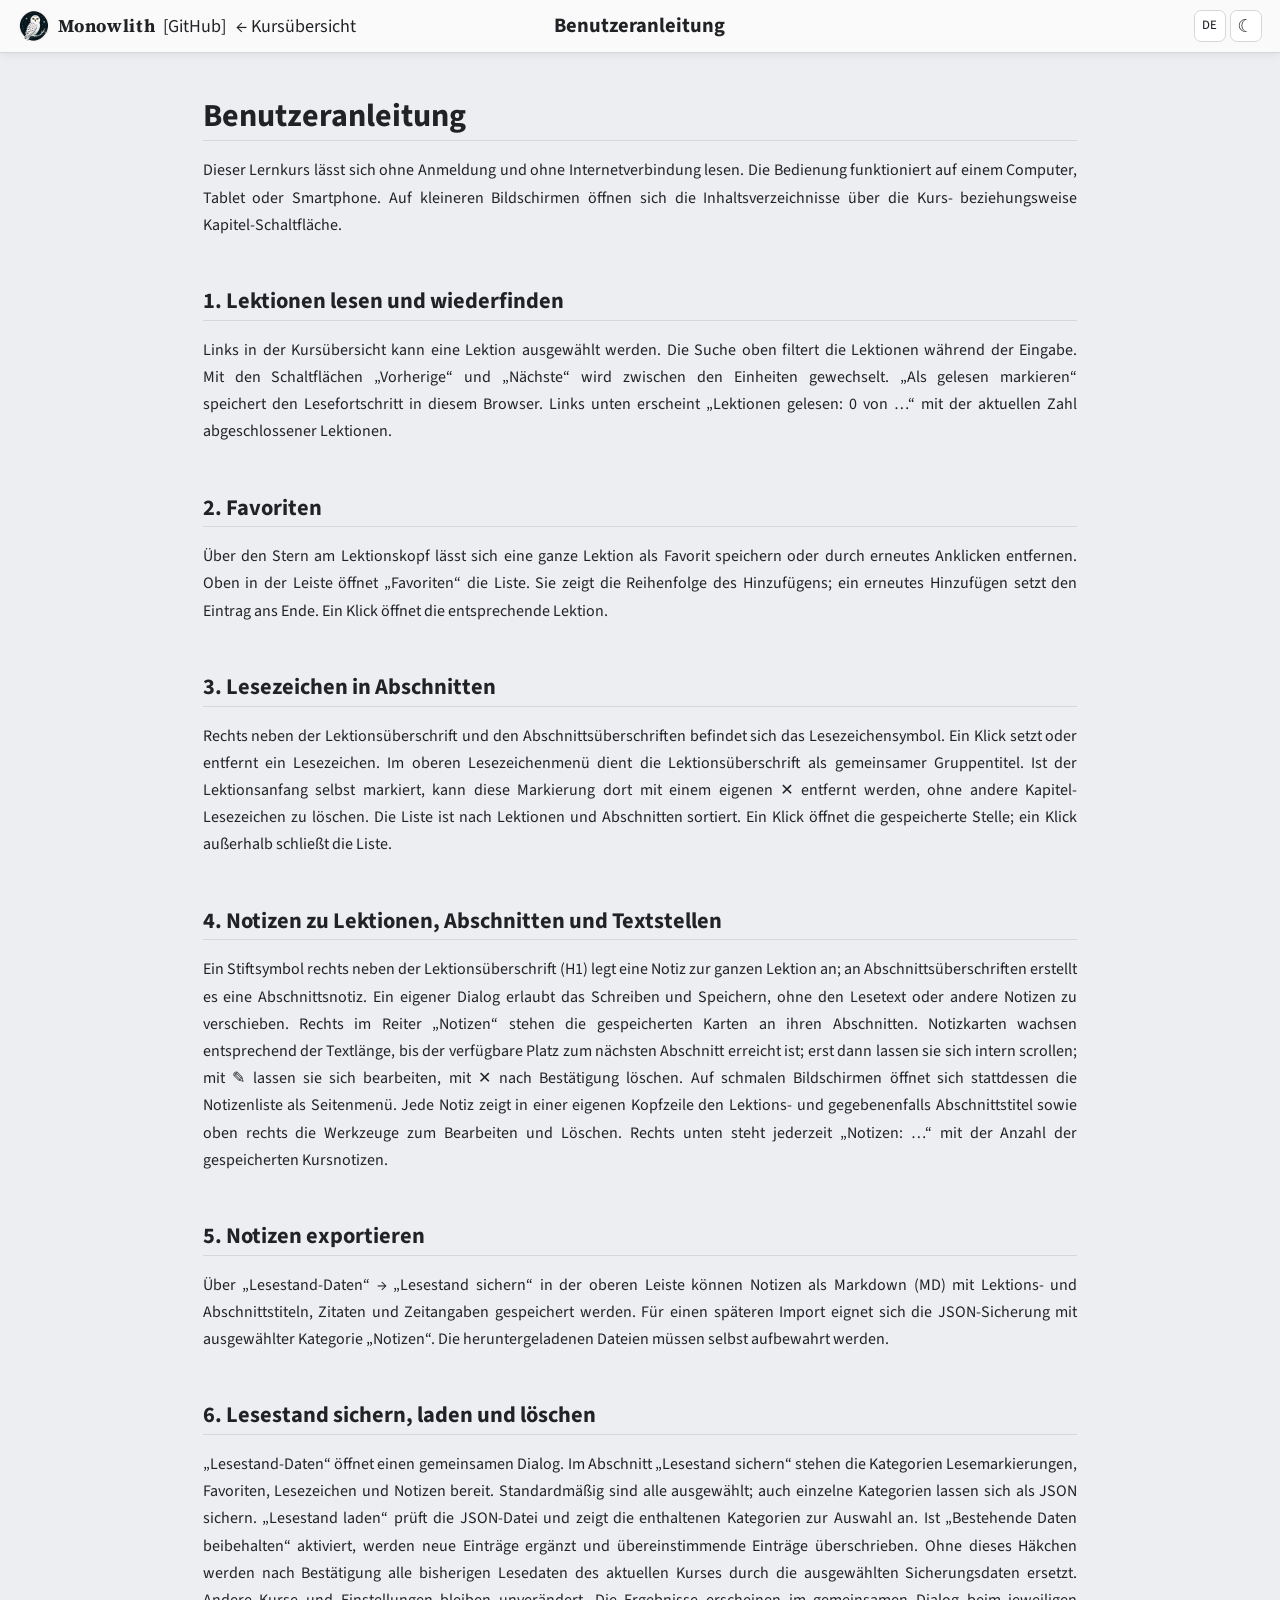
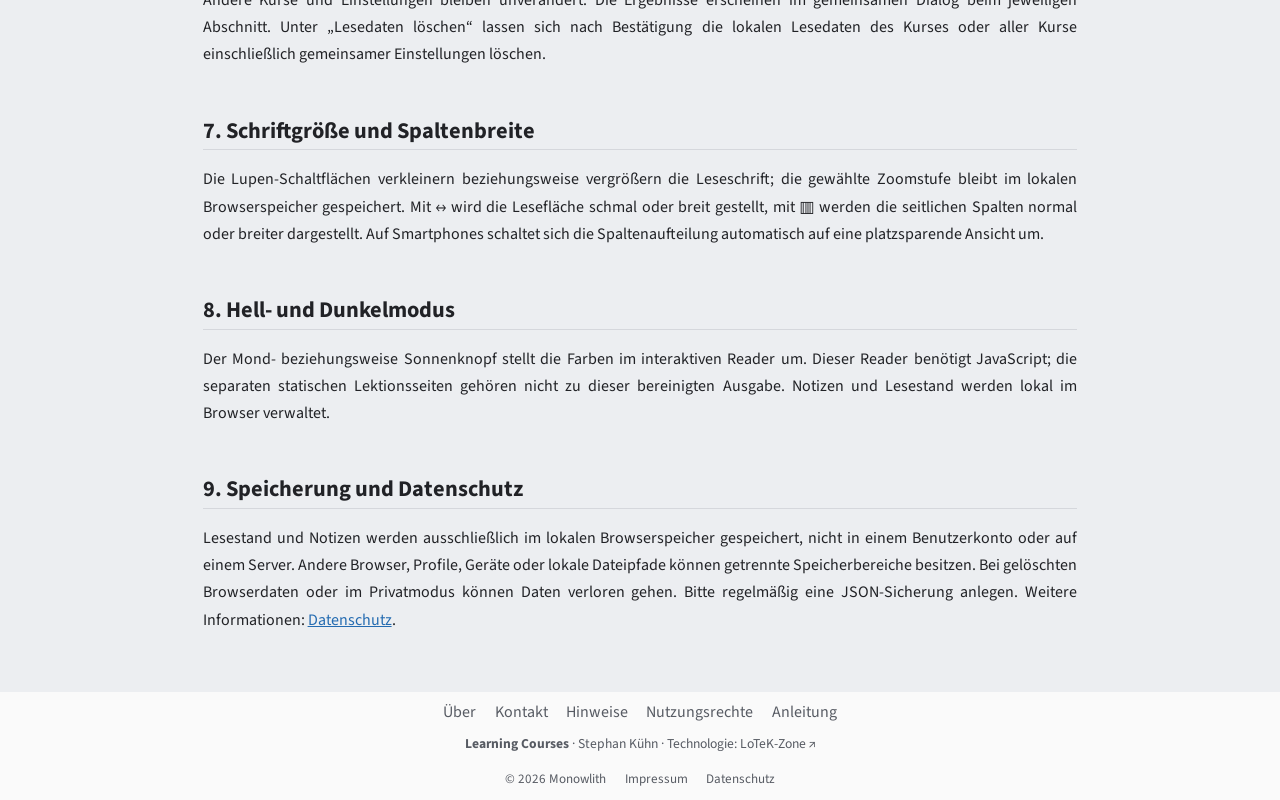
==== commit 321457e3: "chore: structural update" ====
--- a/shared/pages/de/anleitung.html
+++ b/shared/pages/de/anleitung.html
@@ -17,4 +17,4 @@
 <h2>8. Hell- und Dunkelmodus</h2>
 <p>Der Mond- beziehungsweise Sonnenknopf stellt die Farben im interaktiven Reader um. Dieser Reader benötigt JavaScript; die separaten statischen Lektionsseiten gehören nicht zu dieser bereinigten Ausgabe. Notizen und Lesestand werden lokal im Browser verwaltet.</p>
 <h2>9. Speicherung und Datenschutz</h2>
-<p>Lesestand und Notizen werden ausschließlich im lokalen Browserspeicher gespeichert, nicht in einem Benutzerkonto oder auf einem Server. Andere Browser, Profile, Geräte oder lokale Dateipfade können getrennte Speicherbereiche besitzen. Bei gelöschten Browserdaten oder im Privatmodus können Daten verloren gehen. Bitte regelmäßig eine JSON-Sicherung anlegen. Weitere Informationen: <a href="datenschutz.html">Datenschutz</a>.</p></main><footer class="site-footer" role="contentinfo"><div class="lc-global-footer" aria-label="Projektseiten"><div class="lc-footer-project"><nav aria-label="Projektseiten"><a href="ueber-das-projekt.html">Über</a><a href="kontakt.html">Kontakt</a><a href="hinweise.html">Hinweise</a><a href="nutzungsrechte.html">Nutzungsrechte</a><a href="anleitung.html">Anleitung</a></nav><p class="lc-footer-credits"><strong>Learning Courses</strong> · Stephan Kühn · Technologie: <a href="https://github.com/LoTeK-Zone">LoTeK-Zone<span class="lc-external-arrow" aria-hidden="true">&#8239;↗</span><span class="sr-only lc-external-hint"> (externer Link)</span></a></p></div><div class="lc-footer-legal"><nav aria-label="Rechtliche Informationen"><span>© 2026 Monowlith</span><a href="impressum.html">Impressum</a><a href="datenschutz.html">Datenschutz</a></nav></div></div></footer><script src="../../assets/js/reader-shell.js"></script><script>document.getElementById("lc-header-mount").outerHTML=LC_HEADER({mode:"info",locale:"de",base:"../../../",title:document.querySelector("main h1").textContent});</script><script src="../../assets/js/site-pages.js"></script></body></html>
+<p>Lesestand und Notizen werden ausschließlich im lokalen Browserspeicher gespeichert, nicht in einem Benutzerkonto oder auf einem Server. Andere Browser, Profile, Geräte oder lokale Dateipfade können getrennte Speicherbereiche besitzen. Bei gelöschten Browserdaten oder im Privatmodus können Daten verloren gehen. Bitte regelmäßig eine JSON-Sicherung anlegen. Weitere Informationen: <a href="datenschutz.html">Datenschutz</a>.</p></main><footer class="site-footer" role="contentinfo"><div class="lc-global-footer" aria-label="Projektseiten"><div class="lc-footer-project"><nav aria-label="Projektseiten"><a href="ueber-das-projekt.html">Über</a><a href="kontakt.html">Kontakt</a><a href="hinweise.html">Hinweise</a><a href="nutzungsrechte.html">Nutzungsrechte</a><a href="anleitung.html">Anleitung</a></nav><p class="lc-footer-credits"><strong>Learning Courses</strong> · Stephan Kühn · Technologie: <a href="https://github.com/LoTeK-Zone">LoTeK-Zone<span class="lc-external-arrow" aria-hidden="true">&#8239;↗</span><span class="sr-only lc-external-hint"> (externer Link)</span></a></p></div><div class="lc-footer-legal"><nav aria-label="Rechtliche Informationen"><span>© 2026 Monowlith</span><a href="impressum.html">Impressum</a><a href="datenschutz.html">Datenschutz</a></nav></div></div></footer><script src="../../assets/js/courses.js"></script><script src="../../assets/js/url-state.js"></script><script src="../../assets/js/language/language_de.js"></script><script src="../../assets/js/language/language_en.js"></script><script src="../../assets/js/language/language.js"></script><script src="../../assets/js/reader-shell.js"></script><script>document.getElementById("lc-header-mount").outerHTML=LC_HEADER({mode:"info",locale:"de",base:"../../../",title:document.querySelector("main h1").textContent});</script><script src="../../assets/js/site-pages.js"></script></body></html>
--- a/shared/assets/css/app.css
+++ b/shared/assets/css/app.css
@@ -125,9 +125,6 @@
 .header-tools {grid-column:3;justify-content:flex-end;gap:.25rem}
 .icon-tool {display:inline-flex;align-items:center;justify-content:center;min-width:2rem;height:2rem;padding:.15rem .35rem;white-space:nowrap}
 #lc-language-switch,#lc-document-language-switch {font-size:.8rem;font-weight:450}
-.lc-language-pair {display:flex;gap:.25rem;align-items:center}
-.lc-labeled-language {flex-direction:column;gap:0;line-height:1;padding:.1rem .3rem}
-.lc-labeled-language::before {content:attr(data-language-kind);font-size:.58rem;color:var(--muted);line-height:1.05}
 #theme {font-size:1.13rem}
 .lc-simple-header {min-height:3.75rem;display:flex;align-items:center;justify-content:space-between;gap:1rem;padding:.5rem 1.2rem}
 .lc-info-header {flex-wrap:wrap}.lc-info-header-left {flex-wrap:wrap;gap:1rem}
@@ -512,3 +509,12 @@
 .lc-doclang-notice {width:min(calc(100vw - 2rem),25rem)}
 .lc-doclang-notice p {margin:0 0 1rem}
 .lc-doclang-notice-actions {display:flex;justify-content:flex-end}
+
+/* Pandoc column widths; shared semantic CSS, no inline presentation. */
+.lc-col-width-15 { width: 15%; }
+.lc-col-width-20 { width: 20%; }
+.lc-col-width-21 { width: 21%; }
+.lc-col-width-23 { width: 23%; }
+.lc-col-width-26 { width: 26%; }
+.lc-col-width-30 { width: 30%; }
+.lc-col-width-50 { width: 50%; }
